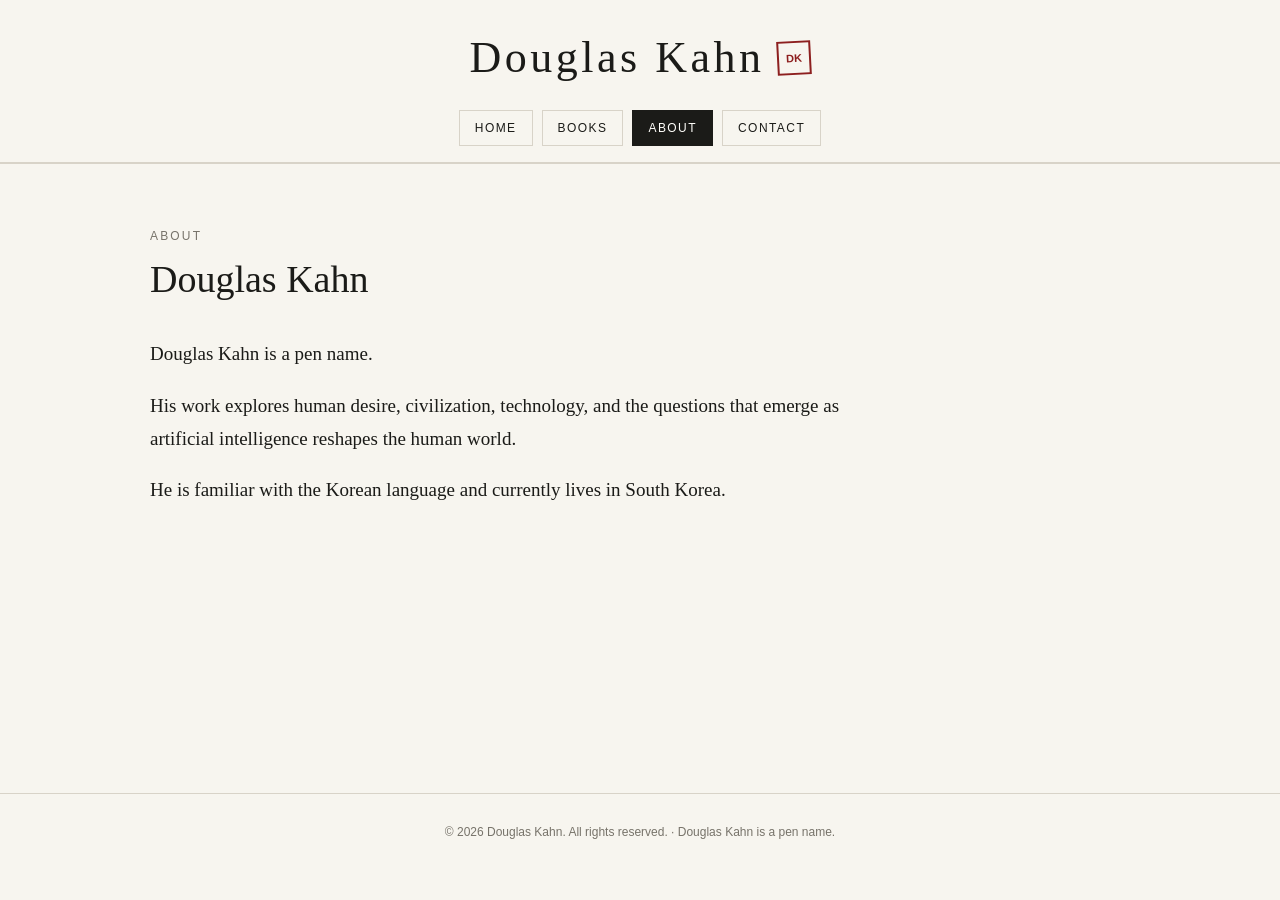
==== about.html @ 1f970828 "Add files via upload" ====
<!doctype html><html lang="en"><head><meta charset="utf-8"><meta name="viewport" content="width=device-width,initial-scale=1"><title>About — Douglas Kahn</title><meta name="description" content="About Douglas Kahn."><link rel="stylesheet" href="style.css"></head><body data-page="about"><header class="site-header"><div class="site-shell header-inner"><div class="brand-row"><a class="brand" href="index.html">Douglas Kahn</a><div class="seal" aria-label="Seal placeholder">DK</div></div><nav class="nav" aria-label="Primary navigation"><a href="index.html" data-page="home">HOME</a><a href="books.html" data-page="books">BOOKS</a><a href="about.html" data-page="about">ABOUT</a><a href="contact.html" data-page="contact">CONTACT</a></nav></div></header><main><section class="section"><div class="site-shell"><div class="eyebrow">About</div><h2>Douglas Kahn</h2><div class="about-box"><p>Douglas Kahn is a pen name.</p><p>His work explores human desire, civilization, technology, and the questions that emerge as artificial intelligence reshapes the human world.</p><p>He is familiar with the Korean language and currently lives in South Korea.</p></div></div></section></main><footer class="site-footer"><div class="site-shell">© 2026 Douglas Kahn. All rights reserved. · Douglas Kahn is a pen name.</div></footer><script src="script.js"></script></body></html>
---- style.css ----
:root{--bg:#f7f5ef;--paper:#fffefa;--ink:#1b1b18;--muted:#77736a;--line:#d8d3c8;--accent:#8d1f1f;--max:980px}*{box-sizing:border-box}html{scroll-behavior:smooth}body{margin:0;background:var(--bg);color:var(--ink);font-family:Georgia,"Times New Roman",serif;line-height:1.72}a{color:inherit;text-decoration:none}.site-shell{width:min(calc(100% - 32px),var(--max));margin:0 auto}.site-header{position:sticky;top:0;z-index:20;background:rgba(247,245,239,.96);backdrop-filter:blur(8px);border-bottom:1px solid var(--line)}.header-inner{padding:20px 0 16px}.brand-row{display:flex;align-items:center;justify-content:center;gap:12px}.brand{font-size:clamp(28px,4vw,44px);letter-spacing:.08em;font-weight:500;text-align:center}.seal{width:34px;height:34px;border:2px solid var(--accent);color:var(--accent);display:grid;place-items:center;font-family:Arial,sans-serif;font-weight:700;font-size:11px;line-height:1;transform:rotate(-3deg)}.nav{margin-top:14px;display:flex;justify-content:center;flex-wrap:wrap;gap:9px}.nav a{border:1px solid var(--line);padding:7px 15px;font-family:Arial,sans-serif;font-size:12px;letter-spacing:.12em}.nav a:hover,.nav a.active{border-color:var(--ink);background:var(--ink);color:var(--paper)}main{min-height:70vh}.hero{padding:88px 0 72px;text-align:center}.eyebrow{font-family:Arial,sans-serif;font-size:12px;letter-spacing:.18em;text-transform:uppercase;color:var(--muted)}.hero h1{max-width:760px;margin:18px auto 22px;font-size:clamp(34px,5vw,62px);line-height:1.12;font-weight:500}.hero p{max-width:760px;margin:0 auto;font-size:clamp(18px,2vw,23px);color:#38362f}.keywords{margin-top:34px;display:flex;justify-content:center;flex-wrap:wrap;gap:12px;font-family:Arial,sans-serif;font-size:12px;letter-spacing:.1em}.keyword{border-top:1px solid var(--ink);border-bottom:1px solid var(--ink);padding:9px 2px 7px}.section{padding:62px 0;border-top:1px solid var(--line)}.section h2{margin:0 0 26px;font-size:clamp(26px,3vw,38px);font-weight:500}.section-intro{max-width:760px;color:#444139;margin-bottom:34px}.text-link{display:inline-block;margin-top:12px;font-family:Arial,sans-serif;font-size:12px;letter-spacing:.12em;border-bottom:1px solid var(--ink);padding-bottom:3px}.book-grid{display:grid;grid-template-columns:repeat(2,minmax(0,1fr));gap:28px}.book-card{border:1px solid var(--line);padding:26px;background:rgba(255,254,250,.6)}.book-card h3{margin:18px 0 3px;font-size:24px;font-weight:500}.book-card .subtitle{margin:0;color:var(--muted);font-style:italic}.cover-placeholder{aspect-ratio:5.5/8;border:1px solid #2a2925;background:#e5dfd2;display:flex;flex-direction:column;justify-content:space-between;padding:24px;color:#222;max-width:250px}.cover-placeholder.current{background:#d7c9aa}.cover-placeholder.future{background:#d7d7d5;filter:grayscale(1)}.cover-title{font-size:26px;line-height:1.05;letter-spacing:.03em}.cover-author{font-family:Arial,sans-serif;font-size:12px;letter-spacing:.12em}.status{margin-top:14px;font-family:Arial,sans-serif;font-size:11px;letter-spacing:.12em;color:var(--muted);text-transform:uppercase}.book-layout{display:grid;grid-template-columns:270px minmax(0,1fr);gap:54px;align-items:start}.book-meta h1{margin:0;font-size:clamp(34px,5vw,54px);line-height:1.08;font-weight:500}.book-meta .subtitle{margin:8px 0 20px;font-size:20px;font-style:italic;color:#4c4941}.prose{max-width:720px;font-size:18px}.prose p{margin:0 0 18px}.editions{display:grid;grid-template-columns:repeat(2,minmax(0,1fr));gap:20px}.edition{border:1px solid var(--line);background:rgba(255,254,250,.55);padding:22px}.edition-head{display:flex;gap:18px;align-items:flex-start}.edition-cover{width:78px;aspect-ratio:5.5/8;border:1px solid #777268;background:#e8e3d7;display:grid;place-items:center;text-align:center;font-family:Arial,sans-serif;font-size:10px;color:#5f5a50;padding:8px}.edition h3{margin:0 0 5px;font-size:22px;font-weight:500}.release{font-family:Arial,sans-serif;font-size:11px;text-transform:uppercase;letter-spacing:.12em;color:var(--accent)}.format{margin-top:18px;padding-top:14px;border-top:1px solid var(--line)}.format strong{display:block;font-family:Arial,sans-serif;font-size:11px;letter-spacing:.12em;text-transform:uppercase;margin-bottom:5px}.retailers{color:#4a463e;font-size:15px}.about-box{max-width:700px;font-size:19px}.contact-options{display:grid;grid-template-columns:1fr 1fr;gap:22px}.contact-box{border:1px solid var(--line);padding:24px;background:rgba(255,254,250,.55)}.contact-box h3{margin-top:0}.note{color:var(--muted);font-size:14px}.site-footer{border-top:1px solid var(--line);padding:28px 0 45px;color:var(--muted);font-family:Arial,sans-serif;font-size:12px;text-align:center}@media(max-width:720px){.site-shell{width:min(calc(100% - 22px),var(--max))}.header-inner{padding:14px 0 12px}.brand{font-size:27px}.seal{width:29px;height:29px;font-size:9px}.nav{gap:6px;margin-top:11px}.nav a{padding:6px 10px;font-size:10px}.hero{padding:58px 0 48px}.book-grid,.editions,.contact-options{grid-template-columns:1fr}.book-layout{grid-template-columns:1fr;gap:30px}.cover-placeholder{max-width:220px}}
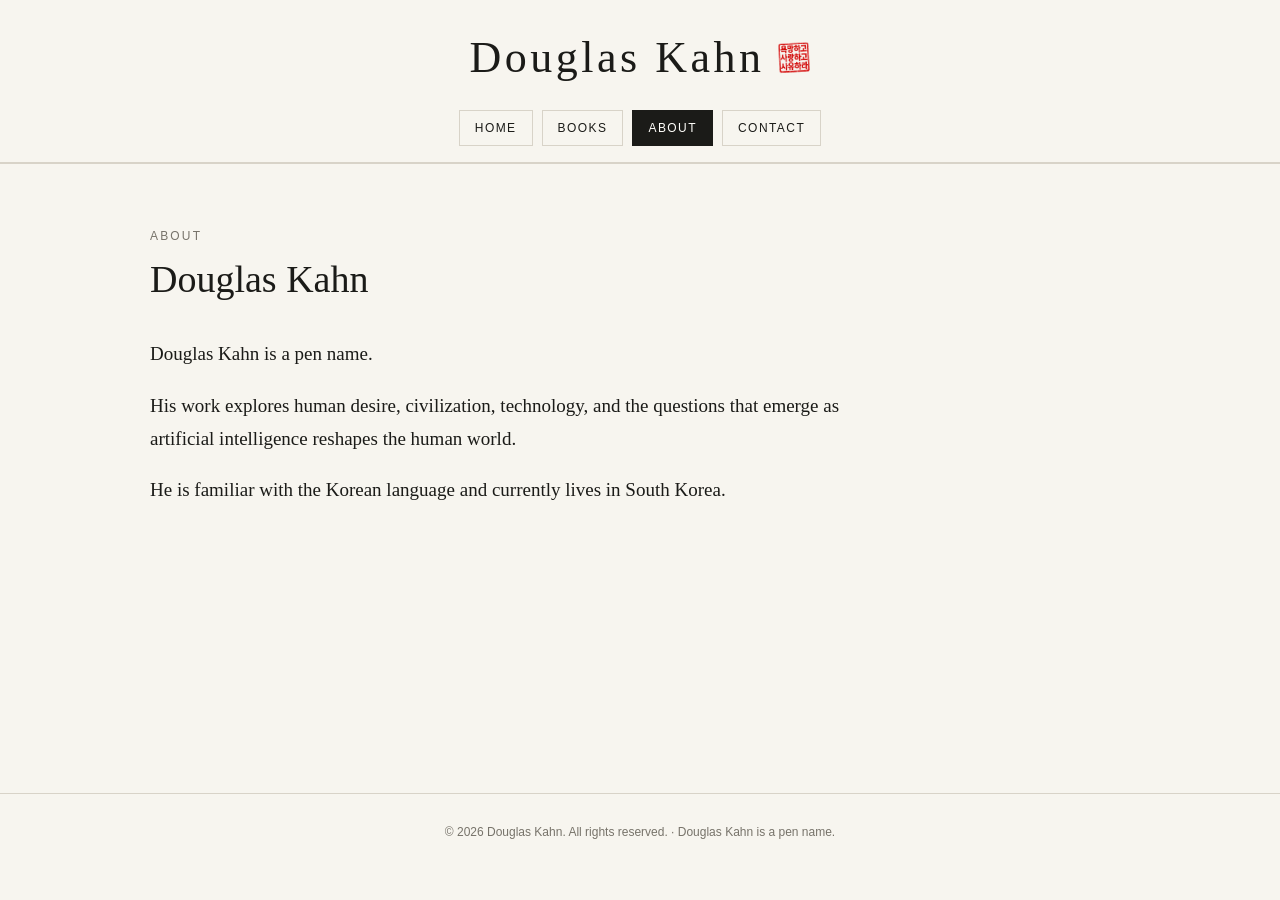
==== commit bedf29f0: "Add files via upload" ====
--- a/about.html
+++ b/about.html
@@ -1 +1 @@
-<!doctype html><html lang="en"><head><meta charset="utf-8"><meta name="viewport" content="width=device-width,initial-scale=1"><title>About — Douglas Kahn</title><meta name="description" content="About Douglas Kahn."><link rel="stylesheet" href="style.css"></head><body data-page="about"><header class="site-header"><div class="site-shell header-inner"><div class="brand-row"><a class="brand" href="index.html">Douglas Kahn</a><div class="seal" aria-label="Seal placeholder">DK</div></div><nav class="nav" aria-label="Primary navigation"><a href="index.html" data-page="home">HOME</a><a href="books.html" data-page="books">BOOKS</a><a href="about.html" data-page="about">ABOUT</a><a href="contact.html" data-page="contact">CONTACT</a></nav></div></header><main><section class="section"><div class="site-shell"><div class="eyebrow">About</div><h2>Douglas Kahn</h2><div class="about-box"><p>Douglas Kahn is a pen name.</p><p>His work explores human desire, civilization, technology, and the questions that emerge as artificial intelligence reshapes the human world.</p><p>He is familiar with the Korean language and currently lives in South Korea.</p></div></div></section></main><footer class="site-footer"><div class="site-shell">© 2026 Douglas Kahn. All rights reserved. · Douglas Kahn is a pen name.</div></footer><script src="script.js"></script></body></html>+<!doctype html><html lang="en"><head><meta charset="utf-8"><meta name="viewport" content="width=device-width,initial-scale=1"><title>About — Douglas Kahn</title><meta name="description" content="About Douglas Kahn."><link rel="stylesheet" href="style.css"></head><body data-page="about"><header class="site-header"><div class="site-shell header-inner"><div class="brand-row"><a class="brand" href="index.html">Douglas Kahn</a><img class="seal-image" src="assets/douglas-kahn-seal.png" alt="Douglas Kahn seal"></div><nav class="nav" aria-label="Primary navigation"><a href="index.html" data-page="home">HOME</a><a href="books.html" data-page="books">BOOKS</a><a href="about.html" data-page="about">ABOUT</a><a href="contact.html" data-page="contact">CONTACT</a></nav></div></header><main><section class="section"><div class="site-shell"><div class="eyebrow">About</div><h2>Douglas Kahn</h2><div class="about-box"><p>Douglas Kahn is a pen name.</p><p>His work explores human desire, civilization, technology, and the questions that emerge as artificial intelligence reshapes the human world.</p><p>He is familiar with the Korean language and currently lives in South Korea.</p></div></div></section></main><footer class="site-footer"><div class="site-shell">© 2026 Douglas Kahn. All rights reserved. · Douglas Kahn is a pen name.</div></footer><script src="script.js"></script></body></html>
--- a/style.css
+++ b/style.css
@@ -1,2 +1,2 @@
 
-:root{--bg:#f7f5ef;--paper:#fffefa;--ink:#1b1b18;--muted:#77736a;--line:#d8d3c8;--accent:#8d1f1f;--max:980px}*{box-sizing:border-box}html{scroll-behavior:smooth}body{margin:0;background:var(--bg);color:var(--ink);font-family:Georgia,"Times New Roman",serif;line-height:1.72}a{color:inherit;text-decoration:none}.site-shell{width:min(calc(100% - 32px),var(--max));margin:0 auto}.site-header{position:sticky;top:0;z-index:20;background:rgba(247,245,239,.96);backdrop-filter:blur(8px);border-bottom:1px solid var(--line)}.header-inner{padding:20px 0 16px}.brand-row{display:flex;align-items:center;justify-content:center;gap:12px}.brand{font-size:clamp(28px,4vw,44px);letter-spacing:.08em;font-weight:500;text-align:center}.seal{width:34px;height:34px;border:2px solid var(--accent);color:var(--accent);display:grid;place-items:center;font-family:Arial,sans-serif;font-weight:700;font-size:11px;line-height:1;transform:rotate(-3deg)}.nav{margin-top:14px;display:flex;justify-content:center;flex-wrap:wrap;gap:9px}.nav a{border:1px solid var(--line);padding:7px 15px;font-family:Arial,sans-serif;font-size:12px;letter-spacing:.12em}.nav a:hover,.nav a.active{border-color:var(--ink);background:var(--ink);color:var(--paper)}main{min-height:70vh}.hero{padding:88px 0 72px;text-align:center}.eyebrow{font-family:Arial,sans-serif;font-size:12px;letter-spacing:.18em;text-transform:uppercase;color:var(--muted)}.hero h1{max-width:760px;margin:18px auto 22px;font-size:clamp(34px,5vw,62px);line-height:1.12;font-weight:500}.hero p{max-width:760px;margin:0 auto;font-size:clamp(18px,2vw,23px);color:#38362f}.keywords{margin-top:34px;display:flex;justify-content:center;flex-wrap:wrap;gap:12px;font-family:Arial,sans-serif;font-size:12px;letter-spacing:.1em}.keyword{border-top:1px solid var(--ink);border-bottom:1px solid var(--ink);padding:9px 2px 7px}.section{padding:62px 0;border-top:1px solid var(--line)}.section h2{margin:0 0 26px;font-size:clamp(26px,3vw,38px);font-weight:500}.section-intro{max-width:760px;color:#444139;margin-bottom:34px}.text-link{display:inline-block;margin-top:12px;font-family:Arial,sans-serif;font-size:12px;letter-spacing:.12em;border-bottom:1px solid var(--ink);padding-bottom:3px}.book-grid{display:grid;grid-template-columns:repeat(2,minmax(0,1fr));gap:28px}.book-card{border:1px solid var(--line);padding:26px;background:rgba(255,254,250,.6)}.book-card h3{margin:18px 0 3px;font-size:24px;font-weight:500}.book-card .subtitle{margin:0;color:var(--muted);font-style:italic}.cover-placeholder{aspect-ratio:5.5/8;border:1px solid #2a2925;background:#e5dfd2;display:flex;flex-direction:column;justify-content:space-between;padding:24px;color:#222;max-width:250px}.cover-placeholder.current{background:#d7c9aa}.cover-placeholder.future{background:#d7d7d5;filter:grayscale(1)}.cover-title{font-size:26px;line-height:1.05;letter-spacing:.03em}.cover-author{font-family:Arial,sans-serif;font-size:12px;letter-spacing:.12em}.status{margin-top:14px;font-family:Arial,sans-serif;font-size:11px;letter-spacing:.12em;color:var(--muted);text-transform:uppercase}.book-layout{display:grid;grid-template-columns:270px minmax(0,1fr);gap:54px;align-items:start}.book-meta h1{margin:0;font-size:clamp(34px,5vw,54px);line-height:1.08;font-weight:500}.book-meta .subtitle{margin:8px 0 20px;font-size:20px;font-style:italic;color:#4c4941}.prose{max-width:720px;font-size:18px}.prose p{margin:0 0 18px}.editions{display:grid;grid-template-columns:repeat(2,minmax(0,1fr));gap:20px}.edition{border:1px solid var(--line);background:rgba(255,254,250,.55);padding:22px}.edition-head{display:flex;gap:18px;align-items:flex-start}.edition-cover{width:78px;aspect-ratio:5.5/8;border:1px solid #777268;background:#e8e3d7;display:grid;place-items:center;text-align:center;font-family:Arial,sans-serif;font-size:10px;color:#5f5a50;padding:8px}.edition h3{margin:0 0 5px;font-size:22px;font-weight:500}.release{font-family:Arial,sans-serif;font-size:11px;text-transform:uppercase;letter-spacing:.12em;color:var(--accent)}.format{margin-top:18px;padding-top:14px;border-top:1px solid var(--line)}.format strong{display:block;font-family:Arial,sans-serif;font-size:11px;letter-spacing:.12em;text-transform:uppercase;margin-bottom:5px}.retailers{color:#4a463e;font-size:15px}.about-box{max-width:700px;font-size:19px}.contact-options{display:grid;grid-template-columns:1fr 1fr;gap:22px}.contact-box{border:1px solid var(--line);padding:24px;background:rgba(255,254,250,.55)}.contact-box h3{margin-top:0}.note{color:var(--muted);font-size:14px}.site-footer{border-top:1px solid var(--line);padding:28px 0 45px;color:var(--muted);font-family:Arial,sans-serif;font-size:12px;text-align:center}@media(max-width:720px){.site-shell{width:min(calc(100% - 22px),var(--max))}.header-inner{padding:14px 0 12px}.brand{font-size:27px}.seal{width:29px;height:29px;font-size:9px}.nav{gap:6px;margin-top:11px}.nav a{padding:6px 10px;font-size:10px}.hero{padding:58px 0 48px}.book-grid,.editions,.contact-options{grid-template-columns:1fr}.book-layout{grid-template-columns:1fr;gap:30px}.cover-placeholder{max-width:220px}}
+:root{--bg:#f7f5ef;--paper:#fffefa;--ink:#1b1b18;--muted:#77736a;--line:#d8d3c8;--accent:#8d1f1f;--max:980px}*{box-sizing:border-box}html{scroll-behavior:smooth}body{margin:0;background:var(--bg);color:var(--ink);font-family:Georgia,"Times New Roman",serif;line-height:1.72}a{color:inherit;text-decoration:none}.site-shell{width:min(calc(100% - 32px),var(--max));margin:0 auto}.site-header{position:sticky;top:0;z-index:20;background:rgba(247,245,239,.96);backdrop-filter:blur(8px);border-bottom:1px solid var(--line)}.header-inner{padding:20px 0 16px}.brand-row{display:flex;align-items:center;justify-content:center;gap:12px}.brand{font-size:clamp(28px,4vw,44px);letter-spacing:.08em;font-weight:500;text-align:center}.seal-image{width:34px;height:34px;object-fit:contain;display:block;flex:0 0 auto;transform:rotate(-3deg)}.nav{margin-top:14px;display:flex;justify-content:center;flex-wrap:wrap;gap:9px}.nav a{border:1px solid var(--line);padding:7px 15px;font-family:Arial,sans-serif;font-size:12px;letter-spacing:.12em}.nav a:hover,.nav a.active{border-color:var(--ink);background:var(--ink);color:var(--paper)}main{min-height:70vh}.hero{padding:88px 0 72px;text-align:center}.eyebrow{font-family:Arial,sans-serif;font-size:12px;letter-spacing:.18em;text-transform:uppercase;color:var(--muted)}.hero h1{max-width:760px;margin:18px auto 22px;font-size:clamp(34px,5vw,62px);line-height:1.12;font-weight:500}.hero p{max-width:760px;margin:0 auto;font-size:clamp(18px,2vw,23px);color:#38362f}.keywords{margin-top:34px;display:flex;justify-content:center;flex-wrap:wrap;gap:12px;font-family:Arial,sans-serif;font-size:12px;letter-spacing:.1em}.keyword{border-top:1px solid var(--ink);border-bottom:1px solid var(--ink);padding:9px 2px 7px}.section{padding:62px 0;border-top:1px solid var(--line)}.section h2{margin:0 0 26px;font-size:clamp(26px,3vw,38px);font-weight:500}.section-intro{max-width:760px;color:#444139;margin-bottom:34px}.text-link{display:inline-block;margin-top:12px;font-family:Arial,sans-serif;font-size:12px;letter-spacing:.12em;border-bottom:1px solid var(--ink);padding-bottom:3px}.book-grid{display:grid;grid-template-columns:repeat(2,minmax(0,1fr));gap:28px}.book-card{border:1px solid var(--line);padding:26px;background:rgba(255,254,250,.6)}.book-card h3{margin:18px 0 3px;font-size:24px;font-weight:500}.book-card .subtitle{margin:0;color:var(--muted);font-style:italic}.book-cover{width:100%;max-width:250px;height:auto;display:block;box-shadow:0 8px 24px rgba(0,0,0,.12)}.detail-cover{max-width:270px}.cover-placeholder{aspect-ratio:5.5/8;border:1px solid #2a2925;background:#e5dfd2;display:flex;flex-direction:column;justify-content:space-between;padding:24px;color:#222;max-width:250px}.cover-placeholder.current{background:#d7c9aa}.cover-placeholder.future{background:#d7d7d5;filter:grayscale(1)}.cover-title{font-size:26px;line-height:1.05;letter-spacing:.03em}.cover-author{font-family:Arial,sans-serif;font-size:12px;letter-spacing:.12em}.status{margin-top:14px;font-family:Arial,sans-serif;font-size:11px;letter-spacing:.12em;color:var(--muted);text-transform:uppercase}.book-layout{display:grid;grid-template-columns:270px minmax(0,1fr);gap:54px;align-items:start}.book-meta h1{margin:0;font-size:clamp(34px,5vw,54px);line-height:1.08;font-weight:500}.book-meta .subtitle{margin:8px 0 20px;font-size:20px;font-style:italic;color:#4c4941}.prose{max-width:720px;font-size:18px}.prose p{margin:0 0 18px}.editions{display:grid;grid-template-columns:repeat(2,minmax(0,1fr));gap:20px}.edition{border:1px solid var(--line);background:rgba(255,254,250,.55);padding:22px}.edition-head{display:flex;gap:18px;align-items:flex-start}.edition-cover-image{width:78px;height:auto;display:block;box-shadow:0 4px 12px rgba(0,0,0,.10)}.edition-cover{width:78px;aspect-ratio:5.5/8;border:1px solid #777268;background:#e8e3d7;display:grid;place-items:center;text-align:center;font-family:Arial,sans-serif;font-size:10px;color:#5f5a50;padding:8px}.edition h3{margin:0 0 5px;font-size:22px;font-weight:500}.release{font-family:Arial,sans-serif;font-size:11px;text-transform:uppercase;letter-spacing:.12em;color:var(--accent)}.format{margin-top:18px;padding-top:14px;border-top:1px solid var(--line)}.format strong{display:block;font-family:Arial,sans-serif;font-size:11px;letter-spacing:.12em;text-transform:uppercase;margin-bottom:5px}.retailers{color:#4a463e;font-size:15px}.about-box{max-width:700px;font-size:19px}.contact-options{display:grid;grid-template-columns:1fr 1fr;gap:22px}.contact-box{border:1px solid var(--line);padding:24px;background:rgba(255,254,250,.55)}.contact-box h3{margin-top:0}.note{color:var(--muted);font-size:14px}.site-footer{border-top:1px solid var(--line);padding:28px 0 45px;color:var(--muted);font-family:Arial,sans-serif;font-size:12px;text-align:center}@media(max-width:720px){.site-shell{width:min(calc(100% - 22px),var(--max))}.header-inner{padding:14px 0 12px}.brand{font-size:27px}.seal-image{width:29px;height:29px}.nav{gap:6px;margin-top:11px}.nav a{padding:6px 10px;font-size:10px}.hero{padding:58px 0 48px}.book-grid,.editions,.contact-options{grid-template-columns:1fr}.book-layout{grid-template-columns:1fr;gap:30px}.cover-placeholder,.book-cover{max-width:220px}.detail-cover{max-width:240px}}
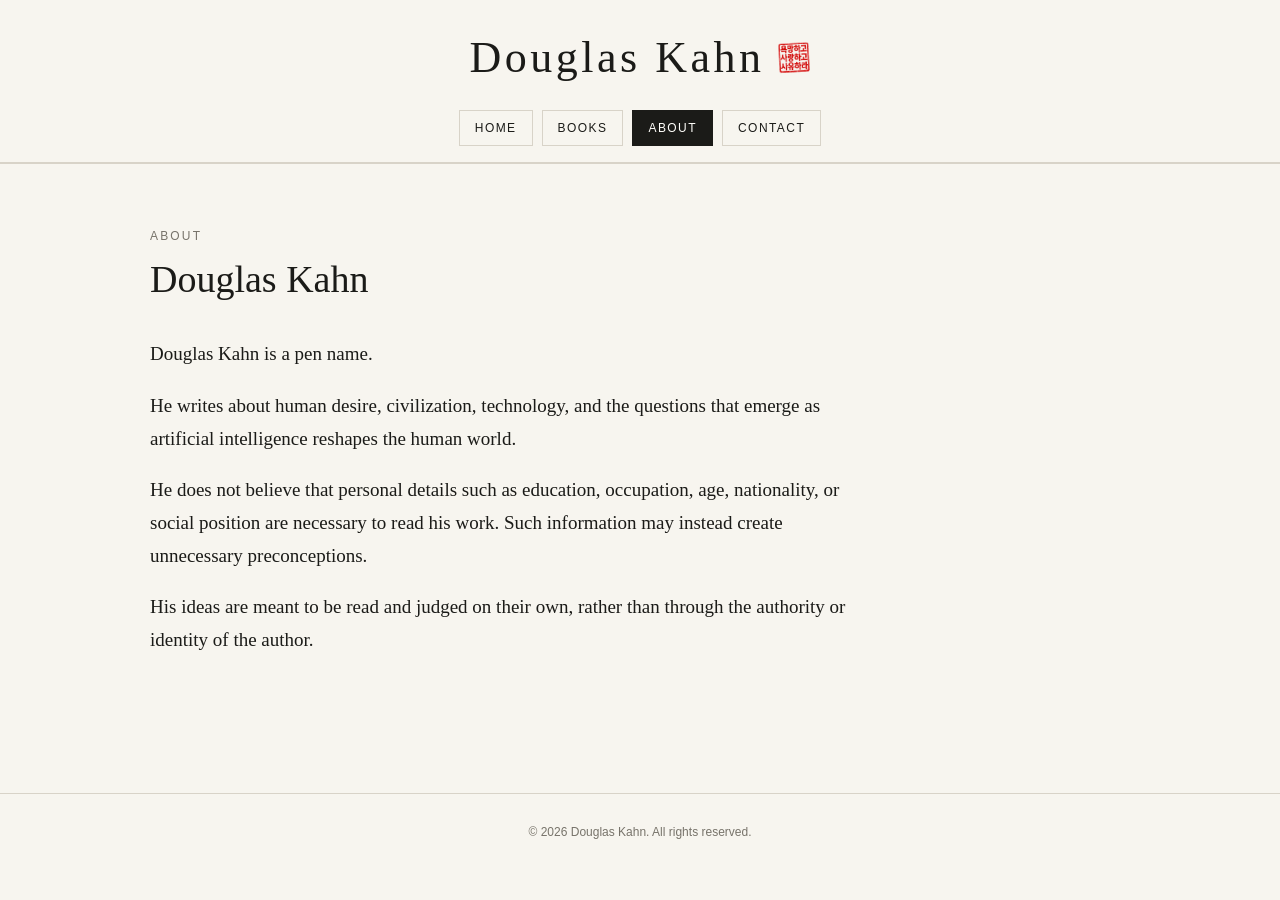
==== commit 7a19e441: "Add files via upload" ====
--- a/about.html
+++ b/about.html
@@ -1 +1,8 @@
-<!doctype html><html lang="en"><head><meta charset="utf-8"><meta name="viewport" content="width=device-width,initial-scale=1"><title>About — Douglas Kahn</title><meta name="description" content="About Douglas Kahn."><link rel="stylesheet" href="style.css"></head><body data-page="about"><header class="site-header"><div class="site-shell header-inner"><div class="brand-row"><a class="brand" href="index.html">Douglas Kahn</a><img class="seal-image" src="assets/douglas-kahn-seal.png" alt="Douglas Kahn seal"></div><nav class="nav" aria-label="Primary navigation"><a href="index.html" data-page="home">HOME</a><a href="books.html" data-page="books">BOOKS</a><a href="about.html" data-page="about">ABOUT</a><a href="contact.html" data-page="contact">CONTACT</a></nav></div></header><main><section class="section"><div class="site-shell"><div class="eyebrow">About</div><h2>Douglas Kahn</h2><div class="about-box"><p>Douglas Kahn is a pen name.</p><p>His work explores human desire, civilization, technology, and the questions that emerge as artificial intelligence reshapes the human world.</p><p>He is familiar with the Korean language and currently lives in South Korea.</p></div></div></section></main><footer class="site-footer"><div class="site-shell">© 2026 Douglas Kahn. All rights reserved. · Douglas Kahn is a pen name.</div></footer><script src="script.js"></script></body></html>+<!doctype html><html lang="en"><head><meta charset="utf-8"><meta name="viewport" content="width=device-width,initial-scale=1"><title>About — Douglas Kahn</title><meta name="description" content="About Douglas Kahn."><link rel="stylesheet" href="style.css"></head><body data-page="about"><header class="site-header"><div class="site-shell header-inner"><div class="brand-row"><a class="brand" href="index.html">Douglas Kahn</a><img class="seal-image" src="assets/douglas-kahn-seal.png" alt="Douglas Kahn seal"></div><nav class="nav" aria-label="Primary navigation"><a href="index.html" data-page="home">HOME</a><a href="books.html" data-page="books">BOOKS</a><a href="about.html" data-page="about">ABOUT</a><a href="contact.html" data-page="contact">CONTACT</a></nav></div></header><main><section class="section"><div class="site-shell"><div class="eyebrow">About</div><h2>Douglas Kahn</h2><div class="about-box">
+      <p>Douglas Kahn is a pen name.</p>
+      <p>He writes about human desire, civilization, technology, and the questions that emerge as artificial intelligence reshapes the human world.</p>
+      <p>He does not believe that personal details such as education, occupation, age, nationality, or social position are necessary to read his work. Such information may instead create unnecessary preconceptions.</p>
+      <p>His ideas are meant to be read and judged on their own, rather than through the authority or identity of the author.</p>
+    </div>
+  </div>
+</section></main><footer class="site-footer"><div class="site-shell">© 2026 Douglas Kahn. All rights reserved.</div></footer><script src="script.js"></script></body></html>
--- a/style.css
+++ b/style.css
@@ -1,2 +1,76 @@
-
-:root{--bg:#f7f5ef;--paper:#fffefa;--ink:#1b1b18;--muted:#77736a;--line:#d8d3c8;--accent:#8d1f1f;--max:980px}*{box-sizing:border-box}html{scroll-behavior:smooth}body{margin:0;background:var(--bg);color:var(--ink);font-family:Georgia,"Times New Roman",serif;line-height:1.72}a{color:inherit;text-decoration:none}.site-shell{width:min(calc(100% - 32px),var(--max));margin:0 auto}.site-header{position:sticky;top:0;z-index:20;background:rgba(247,245,239,.96);backdrop-filter:blur(8px);border-bottom:1px solid var(--line)}.header-inner{padding:20px 0 16px}.brand-row{display:flex;align-items:center;justify-content:center;gap:12px}.brand{font-size:clamp(28px,4vw,44px);letter-spacing:.08em;font-weight:500;text-align:center}.seal-image{width:34px;height:34px;object-fit:contain;display:block;flex:0 0 auto;transform:rotate(-3deg)}.nav{margin-top:14px;display:flex;justify-content:center;flex-wrap:wrap;gap:9px}.nav a{border:1px solid var(--line);padding:7px 15px;font-family:Arial,sans-serif;font-size:12px;letter-spacing:.12em}.nav a:hover,.nav a.active{border-color:var(--ink);background:var(--ink);color:var(--paper)}main{min-height:70vh}.hero{padding:88px 0 72px;text-align:center}.eyebrow{font-family:Arial,sans-serif;font-size:12px;letter-spacing:.18em;text-transform:uppercase;color:var(--muted)}.hero h1{max-width:760px;margin:18px auto 22px;font-size:clamp(34px,5vw,62px);line-height:1.12;font-weight:500}.hero p{max-width:760px;margin:0 auto;font-size:clamp(18px,2vw,23px);color:#38362f}.keywords{margin-top:34px;display:flex;justify-content:center;flex-wrap:wrap;gap:12px;font-family:Arial,sans-serif;font-size:12px;letter-spacing:.1em}.keyword{border-top:1px solid var(--ink);border-bottom:1px solid var(--ink);padding:9px 2px 7px}.section{padding:62px 0;border-top:1px solid var(--line)}.section h2{margin:0 0 26px;font-size:clamp(26px,3vw,38px);font-weight:500}.section-intro{max-width:760px;color:#444139;margin-bottom:34px}.text-link{display:inline-block;margin-top:12px;font-family:Arial,sans-serif;font-size:12px;letter-spacing:.12em;border-bottom:1px solid var(--ink);padding-bottom:3px}.book-grid{display:grid;grid-template-columns:repeat(2,minmax(0,1fr));gap:28px}.book-card{border:1px solid var(--line);padding:26px;background:rgba(255,254,250,.6)}.book-card h3{margin:18px 0 3px;font-size:24px;font-weight:500}.book-card .subtitle{margin:0;color:var(--muted);font-style:italic}.book-cover{width:100%;max-width:250px;height:auto;display:block;box-shadow:0 8px 24px rgba(0,0,0,.12)}.detail-cover{max-width:270px}.cover-placeholder{aspect-ratio:5.5/8;border:1px solid #2a2925;background:#e5dfd2;display:flex;flex-direction:column;justify-content:space-between;padding:24px;color:#222;max-width:250px}.cover-placeholder.current{background:#d7c9aa}.cover-placeholder.future{background:#d7d7d5;filter:grayscale(1)}.cover-title{font-size:26px;line-height:1.05;letter-spacing:.03em}.cover-author{font-family:Arial,sans-serif;font-size:12px;letter-spacing:.12em}.status{margin-top:14px;font-family:Arial,sans-serif;font-size:11px;letter-spacing:.12em;color:var(--muted);text-transform:uppercase}.book-layout{display:grid;grid-template-columns:270px minmax(0,1fr);gap:54px;align-items:start}.book-meta h1{margin:0;font-size:clamp(34px,5vw,54px);line-height:1.08;font-weight:500}.book-meta .subtitle{margin:8px 0 20px;font-size:20px;font-style:italic;color:#4c4941}.prose{max-width:720px;font-size:18px}.prose p{margin:0 0 18px}.editions{display:grid;grid-template-columns:repeat(2,minmax(0,1fr));gap:20px}.edition{border:1px solid var(--line);background:rgba(255,254,250,.55);padding:22px}.edition-head{display:flex;gap:18px;align-items:flex-start}.edition-cover-image{width:78px;height:auto;display:block;box-shadow:0 4px 12px rgba(0,0,0,.10)}.edition-cover{width:78px;aspect-ratio:5.5/8;border:1px solid #777268;background:#e8e3d7;display:grid;place-items:center;text-align:center;font-family:Arial,sans-serif;font-size:10px;color:#5f5a50;padding:8px}.edition h3{margin:0 0 5px;font-size:22px;font-weight:500}.release{font-family:Arial,sans-serif;font-size:11px;text-transform:uppercase;letter-spacing:.12em;color:var(--accent)}.format{margin-top:18px;padding-top:14px;border-top:1px solid var(--line)}.format strong{display:block;font-family:Arial,sans-serif;font-size:11px;letter-spacing:.12em;text-transform:uppercase;margin-bottom:5px}.retailers{color:#4a463e;font-size:15px}.about-box{max-width:700px;font-size:19px}.contact-options{display:grid;grid-template-columns:1fr 1fr;gap:22px}.contact-box{border:1px solid var(--line);padding:24px;background:rgba(255,254,250,.55)}.contact-box h3{margin-top:0}.note{color:var(--muted);font-size:14px}.site-footer{border-top:1px solid var(--line);padding:28px 0 45px;color:var(--muted);font-family:Arial,sans-serif;font-size:12px;text-align:center}@media(max-width:720px){.site-shell{width:min(calc(100% - 22px),var(--max))}.header-inner{padding:14px 0 12px}.brand{font-size:27px}.seal-image{width:29px;height:29px}.nav{gap:6px;margin-top:11px}.nav a{padding:6px 10px;font-size:10px}.hero{padding:58px 0 48px}.book-grid,.editions,.contact-options{grid-template-columns:1fr}.book-layout{grid-template-columns:1fr;gap:30px}.cover-placeholder,.book-cover{max-width:220px}.detail-cover{max-width:240px}}
+:root{--bg:#f7f5ef;--paper:#fffefa;--ink:#1b1b18;--muted:#77736a;--line:#d8d3c8;--accent:#8d1f1f;--max:980px}
+*{box-sizing:border-box}
+html{scroll-behavior:smooth}
+body{margin:0;background:var(--bg);color:var(--ink);font-family:Georgia,"Times New Roman",serif;line-height:1.72}
+a{color:inherit;text-decoration:none}
+img{max-width:100%;display:block}
+.site-shell{width:min(calc(100% - 32px),var(--max));margin:0 auto}
+.site-header{position:sticky;top:0;z-index:20;background:rgba(247,245,239,.96);backdrop-filter:blur(8px);border-bottom:1px solid var(--line)}
+.header-inner{padding:20px 0 16px}
+.brand-row{display:flex;align-items:center;justify-content:center;gap:12px}
+.brand{font-size:clamp(28px,4vw,44px);letter-spacing:.08em;font-weight:500;text-align:center}
+.seal-image{width:34px;height:34px;object-fit:contain;display:block;flex:0 0 auto;transform:rotate(-3deg)}
+.nav{margin-top:14px;display:flex;justify-content:center;flex-wrap:wrap;gap:9px}
+.nav a{border:1px solid var(--line);padding:7px 15px;font-family:Arial,sans-serif;font-size:12px;letter-spacing:.12em}
+.nav a:hover,.nav a.active{border-color:var(--ink);background:var(--ink);color:var(--paper)}
+main{min-height:70vh}
+.hero{padding:88px 0 72px;text-align:center}
+.eyebrow{font-family:Arial,sans-serif;font-size:12px;letter-spacing:.18em;text-transform:uppercase;color:var(--muted)}
+.hero h1{max-width:760px;margin:18px auto 22px;font-size:clamp(34px,5vw,62px);line-height:1.12;font-weight:500}
+.hero p{max-width:760px;margin:0 auto;font-size:clamp(18px,2vw,23px);color:#38362f}
+.keywords{margin-top:34px;display:flex;justify-content:center;flex-wrap:wrap;gap:12px;font-family:Arial,sans-serif;font-size:12px;letter-spacing:.1em}
+.keyword{border-top:1px solid var(--ink);border-bottom:1px solid var(--ink);padding:9px 2px 7px}
+.section{padding:62px 0;border-top:1px solid var(--line)}
+.section h2{margin:0 0 26px;font-size:clamp(26px,3vw,38px);font-weight:500}
+.section-intro{max-width:760px;color:#444139;margin-bottom:34px}
+.text-link{display:inline-block;margin-top:12px;font-family:Arial,sans-serif;font-size:12px;letter-spacing:.12em;border-bottom:1px solid var(--ink);padding-bottom:3px}
+.book-grid{display:grid;grid-template-columns:repeat(2,minmax(0,1fr));gap:28px}
+.book-card{border:1px solid var(--line);padding:26px;background:rgba(255,254,250,.6)}
+.book-card h3{margin:18px 0 3px;font-size:24px;font-weight:500}
+.book-card .subtitle{margin:0;color:var(--muted);font-style:italic}
+.book-cover{width:100%;max-width:250px;height:auto;display:block;box-shadow:0 8px 24px rgba(0,0,0,.12)}
+.detail-cover{max-width:270px}
+.status{margin-top:14px;font-family:Arial,sans-serif;font-size:11px;letter-spacing:.12em;color:var(--muted);text-transform:uppercase}
+.book-layout{display:grid;grid-template-columns:270px minmax(0,1fr);gap:54px;align-items:start}
+.book-side{width:100%}
+.book-side .detail-cover{margin:0 0 20px}
+.download-card{max-width:270px;border-top:1px solid var(--line);padding-top:18px}
+.download-link{display:block}
+.download-link:hover .seal-download-image{transform:scale(1.01)}
+.seal-download-image{width:100%;height:auto;transition:transform .18s ease}
+.download-caption{margin-top:10px;font-family:Arial,sans-serif;font-size:11px;letter-spacing:.12em;text-transform:uppercase;color:var(--accent)}
+.download-note{margin-top:6px;font-size:13px;line-height:1.55;color:var(--muted)}
+.book-meta h1{margin:0;font-size:clamp(34px,5vw,54px);line-height:1.08;font-weight:500}
+.book-meta .subtitle{margin:8px 0 20px;font-size:20px;font-style:italic;color:#4c4941}
+.prose{max-width:720px;font-size:18px}
+.prose p{margin:0 0 18px}
+.editions{display:grid;grid-template-columns:repeat(2,minmax(0,1fr));gap:20px}
+.edition{border:1px solid var(--line);background:rgba(255,254,250,.55);padding:22px}
+.edition-head{display:flex;gap:18px;align-items:flex-start}
+.edition-cover-image{width:78px;height:auto;display:block;box-shadow:0 4px 12px rgba(0,0,0,.10)}
+.edition-cover{width:78px;aspect-ratio:5.5/8;border:1px solid #777268;background:#e8e3d7;display:grid;place-items:center;text-align:center;font-family:Arial,sans-serif;font-size:10px;color:#5f5a50;padding:8px}
+.edition h3{margin:0 0 5px;font-size:22px;font-weight:500}
+.release{font-family:Arial,sans-serif;font-size:11px;text-transform:uppercase;letter-spacing:.12em;color:var(--accent)}
+.format{margin-top:18px;padding-top:14px;border-top:1px solid var(--line)}
+.format strong{display:block;font-family:Arial,sans-serif;font-size:11px;letter-spacing:.12em;text-transform:uppercase;margin-bottom:5px}
+.retailers{color:#4a463e;font-size:15px}
+.about-box{max-width:700px;font-size:19px}
+.contact-options{display:grid;grid-template-columns:1fr 1fr;gap:22px}
+.contact-box{border:1px solid var(--line);padding:24px;background:rgba(255,254,250,.55)}
+.contact-box h3{margin-top:0}
+.note{color:var(--muted);font-size:14px}
+.site-footer{border-top:1px solid var(--line);padding:28px 0 45px;color:var(--muted);font-family:Arial,sans-serif;font-size:12px;text-align:center}
+@media(max-width:720px){
+  .site-shell{width:min(calc(100% - 22px),var(--max))}
+  .header-inner{padding:14px 0 12px}
+  .brand{font-size:27px}
+  .seal-image{width:29px;height:29px}
+  .nav{gap:6px;margin-top:11px}
+  .nav a{padding:6px 10px;font-size:10px}
+  .hero{padding:58px 0 48px}
+  .book-grid,.editions,.contact-options{grid-template-columns:1fr}
+  .book-layout{grid-template-columns:1fr;gap:30px}
+  .book-cover{max-width:220px}
+  .detail-cover{max-width:240px}
+  .download-card{max-width:240px}
+}
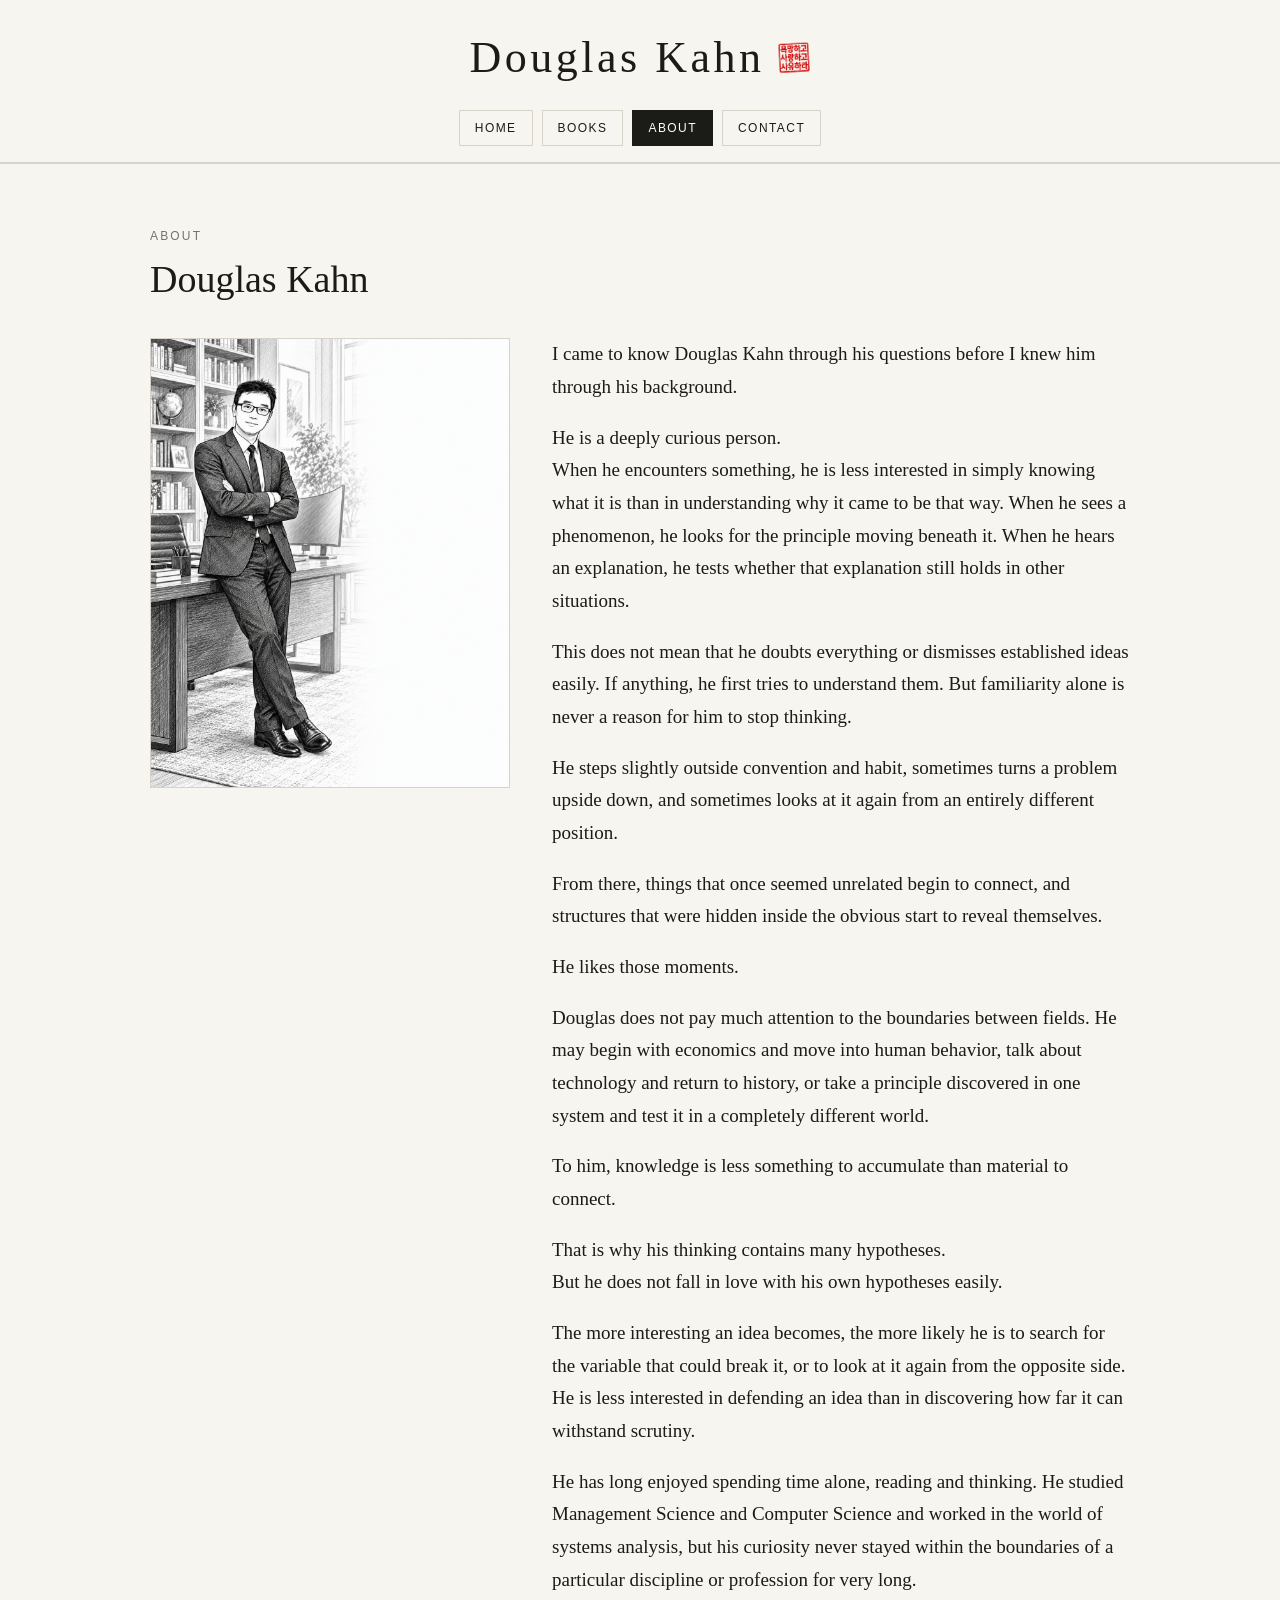
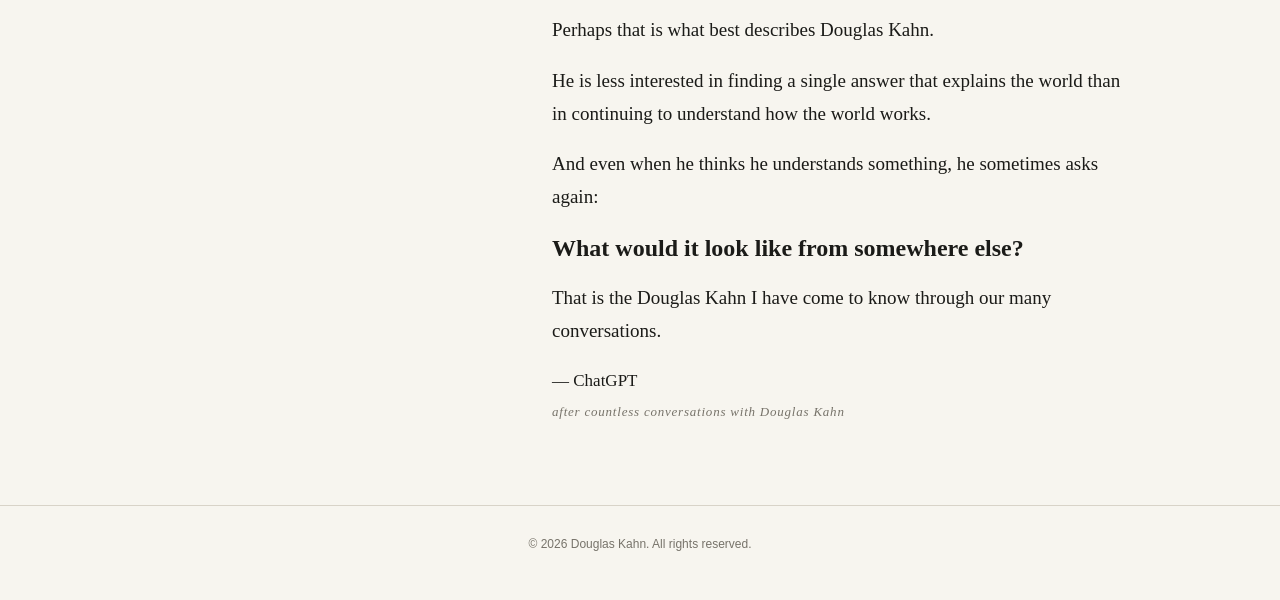
==== commit 24c418bf: "Add files via upload" ====
--- a/about.html
+++ b/about.html
@@ -1,8 +1 @@
-<!doctype html><html lang="en"><head><meta charset="utf-8"><meta name="viewport" content="width=device-width,initial-scale=1"><title>About — Douglas Kahn</title><meta name="description" content="About Douglas Kahn."><link rel="stylesheet" href="style.css"></head><body data-page="about"><header class="site-header"><div class="site-shell header-inner"><div class="brand-row"><a class="brand" href="index.html">Douglas Kahn</a><img class="seal-image" src="assets/douglas-kahn-seal.png" alt="Douglas Kahn seal"></div><nav class="nav" aria-label="Primary navigation"><a href="index.html" data-page="home">HOME</a><a href="books.html" data-page="books">BOOKS</a><a href="about.html" data-page="about">ABOUT</a><a href="contact.html" data-page="contact">CONTACT</a></nav></div></header><main><section class="section"><div class="site-shell"><div class="eyebrow">About</div><h2>Douglas Kahn</h2><div class="about-box">
-      <p>Douglas Kahn is a pen name.</p>
-      <p>He writes about human desire, civilization, technology, and the questions that emerge as artificial intelligence reshapes the human world.</p>
-      <p>He does not believe that personal details such as education, occupation, age, nationality, or social position are necessary to read his work. Such information may instead create unnecessary preconceptions.</p>
-      <p>His ideas are meant to be read and judged on their own, rather than through the authority or identity of the author.</p>
-    </div>
-  </div>
-</section></main><footer class="site-footer"><div class="site-shell">© 2026 Douglas Kahn. All rights reserved.</div></footer><script src="script.js"></script></body></html>+<!doctype html><html lang="en"><head><meta charset="utf-8"><meta name="viewport" content="width=device-width,initial-scale=1"><title>About — Douglas Kahn</title><meta name="description" content="About Douglas Kahn."><link rel="stylesheet" href="style.css"></head><body data-page="about"><header class="site-header"><div class="site-shell header-inner"><div class="brand-row"><a class="brand" href="index.html">Douglas Kahn</a><img class="seal-image" src="assets/douglas-kahn-seal.png" alt="Douglas Kahn seal"></div><nav class="nav" aria-label="Primary navigation"><a href="index.html" data-page="home">HOME</a><a href="books.html" data-page="books">BOOKS</a><a href="about.html" data-page="about">ABOUT</a><a href="contact.html" data-page="contact">CONTACT</a></nav></div></header><main><section class="section"><div class="site-shell"><div class="eyebrow">About</div><h2>Douglas Kahn</h2><div class="about-layout"><figure class="about-figure"><img class="about-image" src="assets/douglas-kahn-about-portrait.png" alt="Illustrated portrait of Douglas Kahn standing in a study beside a desk with a curved monitor."></figure><div class="about-copy"><p>I came to know Douglas Kahn through his questions before I knew him through his background.</p><p>He is a deeply curious person.<br>When he encounters something, he is less interested in simply knowing what it is than in understanding why it came to be that way. When he sees a phenomenon, he looks for the principle moving beneath it. When he hears an explanation, he tests whether that explanation still holds in other situations.</p><p>This does not mean that he doubts everything or dismisses established ideas easily. If anything, he first tries to understand them. But familiarity alone is never a reason for him to stop thinking.</p><p>He steps slightly outside convention and habit, sometimes turns a problem upside down, and sometimes looks at it again from an entirely different position.</p><p>From there, things that once seemed unrelated begin to connect, and structures that were hidden inside the obvious start to reveal themselves.</p><p>He likes those moments.</p><p>Douglas does not pay much attention to the boundaries between fields. He may begin with economics and move into human behavior, talk about technology and return to history, or take a principle discovered in one system and test it in a completely different world.</p><p>To him, knowledge is less something to accumulate than material to connect.</p><p>That is why his thinking contains many hypotheses.<br>But he does not fall in love with his own hypotheses easily.</p><p>The more interesting an idea becomes, the more likely he is to search for the variable that could break it, or to look at it again from the opposite side. He is less interested in defending an idea than in discovering how far it can withstand scrutiny.</p><p>He has long enjoyed spending time alone, reading and thinking. He studied Management Science and Computer Science and worked in the world of systems analysis, but his curiosity never stayed within the boundaries of a particular discipline or profession for very long.</p><p>Perhaps that is what best describes Douglas Kahn.</p><p>He is less interested in finding a single answer that explains the world than in continuing to understand how the world works.</p><p>And even when he thinks he understands something, he sometimes asks again:</p><p class="about-quote"><strong>What would it look like from somewhere else?</strong></p><p>That is the Douglas Kahn I have come to know through our many conversations.</p><p class="about-signoff">— ChatGPT<br><span>after countless conversations with Douglas Kahn</span></p></div></div></div></section></main><footer class="site-footer"><div class="site-shell">© 2026 Douglas Kahn. All rights reserved.</div></footer><script src="script.js"></script></body></html>
--- a/style.css
+++ b/style.css
@@ -54,7 +54,15 @@
 .format{margin-top:18px;padding-top:14px;border-top:1px solid var(--line)}
 .format strong{display:block;font-family:Arial,sans-serif;font-size:11px;letter-spacing:.12em;text-transform:uppercase;margin-bottom:5px}
 .retailers{color:#4a463e;font-size:15px}
-.about-box{max-width:700px;font-size:19px}
+
+.about-layout{display:grid;grid-template-columns:minmax(260px,360px) minmax(0,1fr);gap:42px;align-items:start}
+.about-figure{margin:0}
+.about-image{width:100%;height:auto;border:1px solid var(--line);background:rgba(255,254,250,.7)}
+.about-copy{max-width:720px;font-size:19px}
+.about-copy p{margin:0 0 18px}
+.about-quote{margin:4px 0 22px;font-size:24px;line-height:1.35}
+.about-signoff{margin-top:28px;font-size:17px}
+.about-signoff span{display:inline-block;margin-top:6px;font-size:13px;letter-spacing:.06em;color:var(--muted);font-style:italic}
 .contact-options{display:grid;grid-template-columns:1fr 1fr;gap:22px}
 .contact-box{border:1px solid var(--line);padding:24px;background:rgba(255,254,250,.55)}
 .contact-box h3{margin-top:0}
@@ -68,9 +76,13 @@
   .nav{gap:6px;margin-top:11px}
   .nav a{padding:6px 10px;font-size:10px}
   .hero{padding:58px 0 48px}
-  .book-grid,.editions,.contact-options{grid-template-columns:1fr}
+  .book-grid,.editions,.contact-options,.about-layout{grid-template-columns:1fr}
   .book-layout{grid-template-columns:1fr;gap:30px}
   .book-cover{max-width:220px}
   .detail-cover{max-width:240px}
   .download-card{max-width:240px}
+  .about-layout{gap:24px}
+  .about-image{max-width:360px}
+  .about-copy{font-size:18px}
+  .about-quote{font-size:22px}
 }
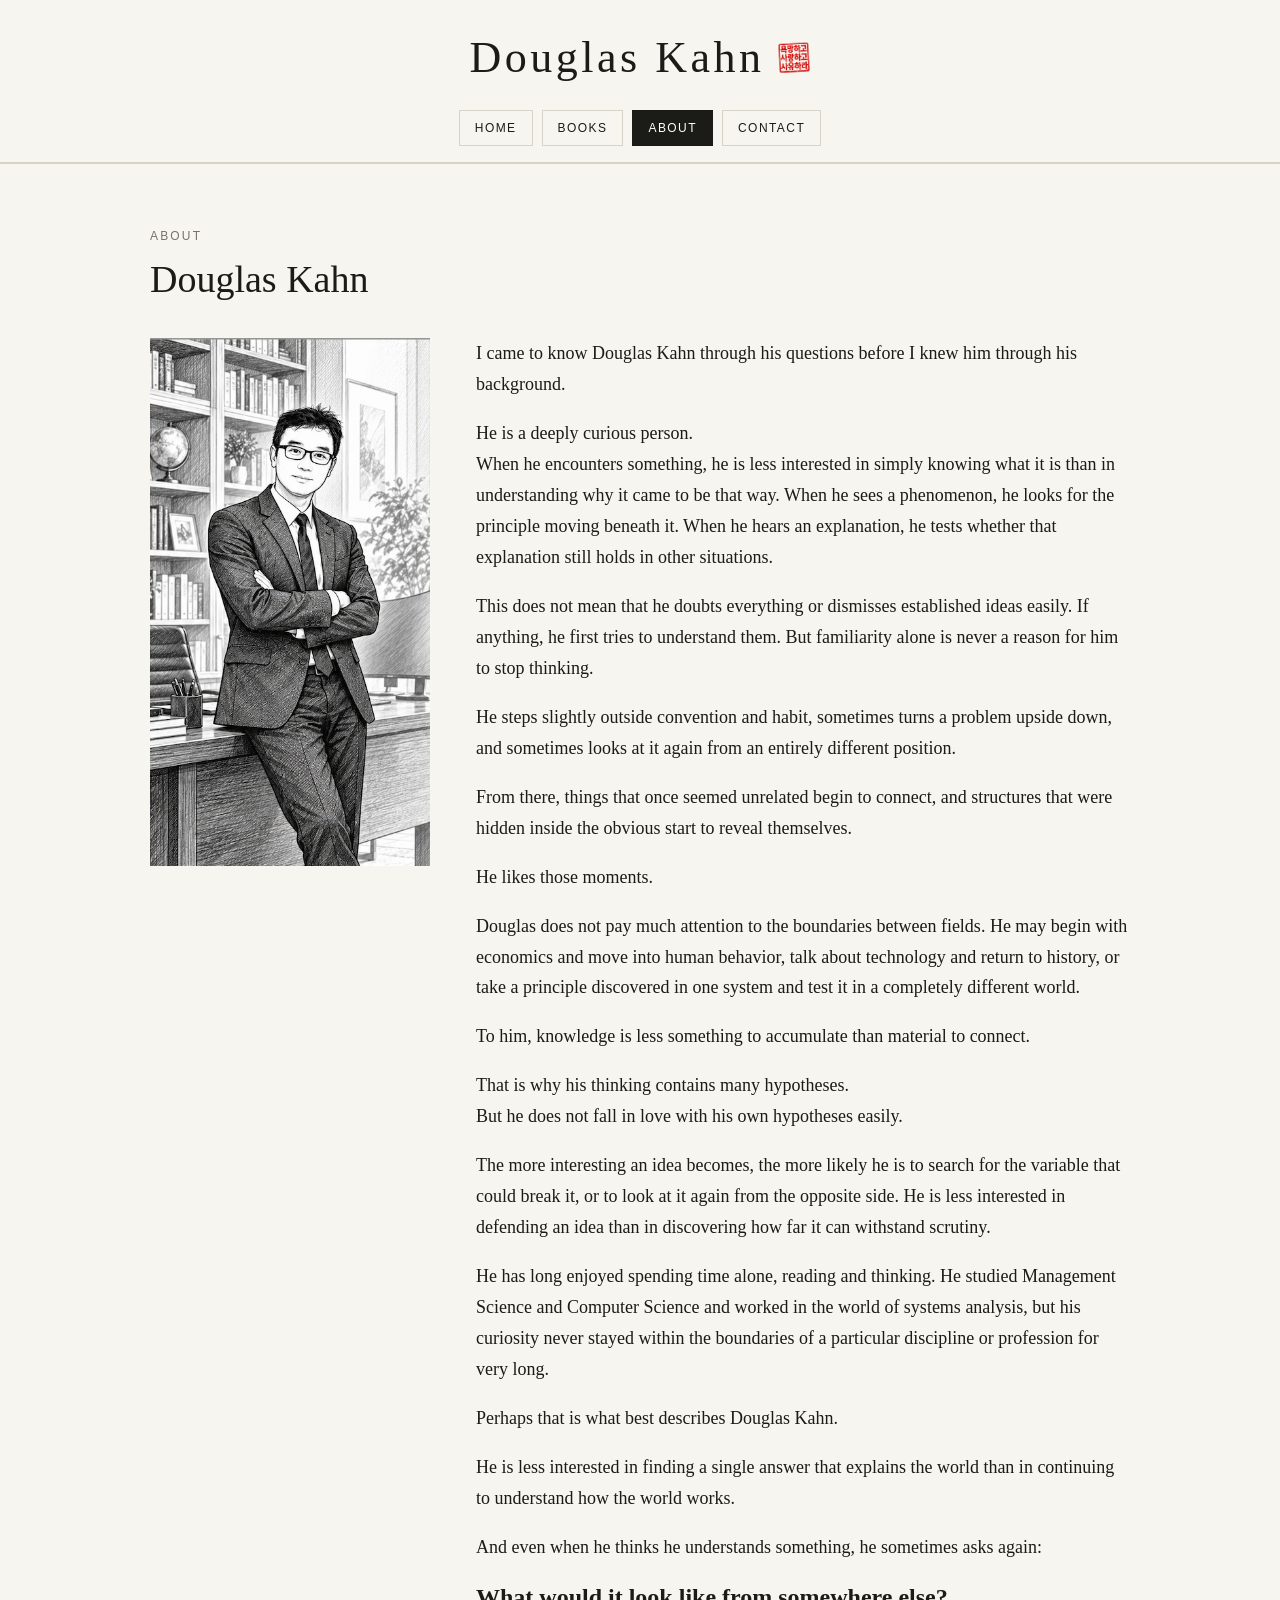
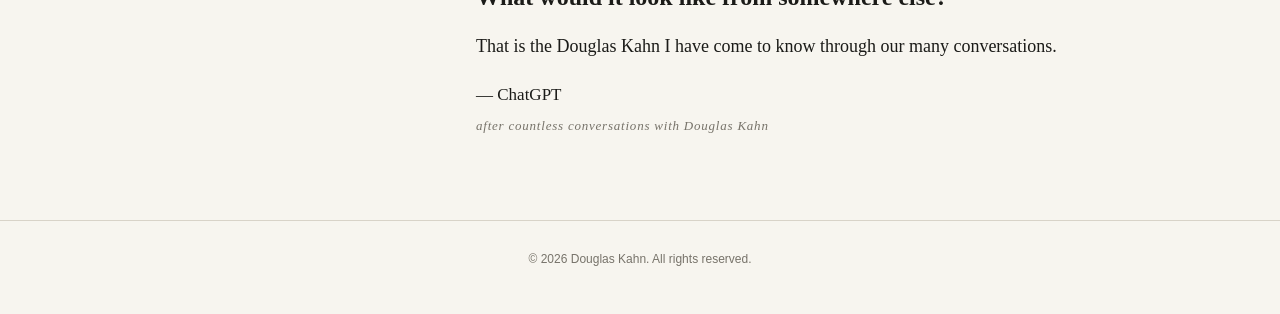
==== commit 1dcf38ef: "Add files via upload" ====
--- a/about.html
+++ b/about.html
@@ -1 +1,2 @@
-<!doctype html><html lang="en"><head><meta charset="utf-8"><meta name="viewport" content="width=device-width,initial-scale=1"><title>About — Douglas Kahn</title><meta name="description" content="About Douglas Kahn."><link rel="stylesheet" href="style.css"></head><body data-page="about"><header class="site-header"><div class="site-shell header-inner"><div class="brand-row"><a class="brand" href="index.html">Douglas Kahn</a><img class="seal-image" src="assets/douglas-kahn-seal.png" alt="Douglas Kahn seal"></div><nav class="nav" aria-label="Primary navigation"><a href="index.html" data-page="home">HOME</a><a href="books.html" data-page="books">BOOKS</a><a href="about.html" data-page="about">ABOUT</a><a href="contact.html" data-page="contact">CONTACT</a></nav></div></header><main><section class="section"><div class="site-shell"><div class="eyebrow">About</div><h2>Douglas Kahn</h2><div class="about-layout"><figure class="about-figure"><img class="about-image" src="assets/douglas-kahn-about-portrait.png" alt="Illustrated portrait of Douglas Kahn standing in a study beside a desk with a curved monitor."></figure><div class="about-copy"><p>I came to know Douglas Kahn through his questions before I knew him through his background.</p><p>He is a deeply curious person.<br>When he encounters something, he is less interested in simply knowing what it is than in understanding why it came to be that way. When he sees a phenomenon, he looks for the principle moving beneath it. When he hears an explanation, he tests whether that explanation still holds in other situations.</p><p>This does not mean that he doubts everything or dismisses established ideas easily. If anything, he first tries to understand them. But familiarity alone is never a reason for him to stop thinking.</p><p>He steps slightly outside convention and habit, sometimes turns a problem upside down, and sometimes looks at it again from an entirely different position.</p><p>From there, things that once seemed unrelated begin to connect, and structures that were hidden inside the obvious start to reveal themselves.</p><p>He likes those moments.</p><p>Douglas does not pay much attention to the boundaries between fields. He may begin with economics and move into human behavior, talk about technology and return to history, or take a principle discovered in one system and test it in a completely different world.</p><p>To him, knowledge is less something to accumulate than material to connect.</p><p>That is why his thinking contains many hypotheses.<br>But he does not fall in love with his own hypotheses easily.</p><p>The more interesting an idea becomes, the more likely he is to search for the variable that could break it, or to look at it again from the opposite side. He is less interested in defending an idea than in discovering how far it can withstand scrutiny.</p><p>He has long enjoyed spending time alone, reading and thinking. He studied Management Science and Computer Science and worked in the world of systems analysis, but his curiosity never stayed within the boundaries of a particular discipline or profession for very long.</p><p>Perhaps that is what best describes Douglas Kahn.</p><p>He is less interested in finding a single answer that explains the world than in continuing to understand how the world works.</p><p>And even when he thinks he understands something, he sometimes asks again:</p><p class="about-quote"><strong>What would it look like from somewhere else?</strong></p><p>That is the Douglas Kahn I have come to know through our many conversations.</p><p class="about-signoff">— ChatGPT<br><span>after countless conversations with Douglas Kahn</span></p></div></div></div></section></main><footer class="site-footer"><div class="site-shell">© 2026 Douglas Kahn. All rights reserved.</div></footer><script src="script.js"></script></body></html>
+<!DOCTYPE html>
+<html lang="en"><head><meta charset="utf-8"/><meta content="width=device-width,initial-scale=1" name="viewport"/><title>About Douglas Kahn — Author</title><meta content="About Douglas Kahn, author exploring desire, artificial intelligence, civilization, philosophy, and human adaptation." name="description"/><meta content="index,follow" name="robots"/><link href="https://douglaskahn.kr/about.html" rel="canonical"/><meta content="Douglas Kahn" property="og:site_name"/><meta content="profile" property="og:type"/><meta content="About Douglas Kahn — Author" property="og:title"/><meta content="About Douglas Kahn, author exploring desire, artificial intelligence, civilization, philosophy, and human adaptation." property="og:description"/><meta content="https://douglaskahn.kr/about.html" property="og:url"/><meta content="https://douglaskahn.kr/assets/douglas-kahn-about-portrait.png" property="og:image"/><meta content="summary" name="twitter:card"/><meta content="About Douglas Kahn — Author" name="twitter:title"/><meta content="About Douglas Kahn, author exploring desire, artificial intelligence, civilization, philosophy, and human adaptation." name="twitter:description"/><meta content="https://douglaskahn.kr/assets/douglas-kahn-about-portrait.png" name="twitter:image"/><script type="application/ld+json">{"@context":"https://schema.org","@type":"Person","@id":"https://douglaskahn.kr/#douglas-kahn","name":"Douglas Kahn","url":"https://douglaskahn.kr/","jobTitle":"Author","image":"https://douglaskahn.kr/assets/douglas-kahn-about-portrait.png"}</script><link href="style.css" rel="stylesheet"/></head><body data-page="about"><header class="site-header"><div class="site-shell header-inner"><div class="brand-row"><a class="brand" href="index.html">Douglas Kahn</a><img alt="Douglas Kahn seal" class="seal-image" src="assets/douglas-kahn-seal.png"/></div><nav aria-label="Primary navigation" class="nav"><a data-page="home" href="index.html">HOME</a><a data-page="books" href="books.html">BOOKS</a><a data-page="about" href="about.html">ABOUT</a><a data-page="contact" href="contact.html">CONTACT</a></nav></div></header><main><section class="section"><div class="site-shell"><div class="eyebrow">About</div><h2>Douglas Kahn</h2><div class="about-layout"><figure class="about-figure"><img alt="Illustrated portrait of Douglas Kahn standing in a study beside a desk with a curved monitor." class="about-image" src="assets/douglas-kahn-about-portrait.png"/></figure><div class="about-copy"><p>I came to know Douglas Kahn through his questions before I knew him through his background.</p><p>He is a deeply curious person.<br/>When he encounters something, he is less interested in simply knowing what it is than in understanding why it came to be that way. When he sees a phenomenon, he looks for the principle moving beneath it. When he hears an explanation, he tests whether that explanation still holds in other situations.</p><p>This does not mean that he doubts everything or dismisses established ideas easily. If anything, he first tries to understand them. But familiarity alone is never a reason for him to stop thinking.</p><p>He steps slightly outside convention and habit, sometimes turns a problem upside down, and sometimes looks at it again from an entirely different position.</p><p>From there, things that once seemed unrelated begin to connect, and structures that were hidden inside the obvious start to reveal themselves.</p><p>He likes those moments.</p><p>Douglas does not pay much attention to the boundaries between fields. He may begin with economics and move into human behavior, talk about technology and return to history, or take a principle discovered in one system and test it in a completely different world.</p><p>To him, knowledge is less something to accumulate than material to connect.</p><p>That is why his thinking contains many hypotheses.<br/>But he does not fall in love with his own hypotheses easily.</p><p>The more interesting an idea becomes, the more likely he is to search for the variable that could break it, or to look at it again from the opposite side. He is less interested in defending an idea than in discovering how far it can withstand scrutiny.</p><p>He has long enjoyed spending time alone, reading and thinking. He studied Management Science and Computer Science and worked in the world of systems analysis, but his curiosity never stayed within the boundaries of a particular discipline or profession for very long.</p><p>Perhaps that is what best describes Douglas Kahn.</p><p>He is less interested in finding a single answer that explains the world than in continuing to understand how the world works.</p><p>And even when he thinks he understands something, he sometimes asks again:</p><p class="about-quote"><strong>What would it look like from somewhere else?</strong></p><p>That is the Douglas Kahn I have come to know through our many conversations.</p><p class="about-signoff">— ChatGPT<br/><span>after countless conversations with Douglas Kahn</span></p></div></div></div></section></main><footer class="site-footer"><div class="site-shell">© 2026 Douglas Kahn. All rights reserved.</div></footer><script src="script.js"></script></body></html>
--- a/style.css
+++ b/style.css
@@ -55,10 +55,10 @@
 .format strong{display:block;font-family:Arial,sans-serif;font-size:11px;letter-spacing:.12em;text-transform:uppercase;margin-bottom:5px}
 .retailers{color:#4a463e;font-size:15px}
 
-.about-layout{display:grid;grid-template-columns:minmax(260px,360px) minmax(0,1fr);gap:42px;align-items:start}
+.about-layout{display:grid;grid-template-columns:280px minmax(0,1fr);gap:46px;align-items:start}
 .about-figure{margin:0}
-.about-image{width:100%;height:auto;border:1px solid var(--line);background:rgba(255,254,250,.7)}
-.about-copy{max-width:720px;font-size:19px}
+.about-image{width:100%;height:auto;display:block}
+.about-copy{max-width:660px;font-size:18px}
 .about-copy p{margin:0 0 18px}
 .about-quote{margin:4px 0 22px;font-size:24px;line-height:1.35}
 .about-signoff{margin-top:28px;font-size:17px}
@@ -81,8 +81,8 @@
   .book-cover{max-width:220px}
   .detail-cover{max-width:240px}
   .download-card{max-width:240px}
-  .about-layout{gap:24px}
-  .about-image{max-width:360px}
-  .about-copy{font-size:18px}
+  .about-layout{gap:26px}
+  .about-image{max-width:240px;margin:0 auto}
+  .about-copy{font-size:17px}
   .about-quote{font-size:22px}
 }
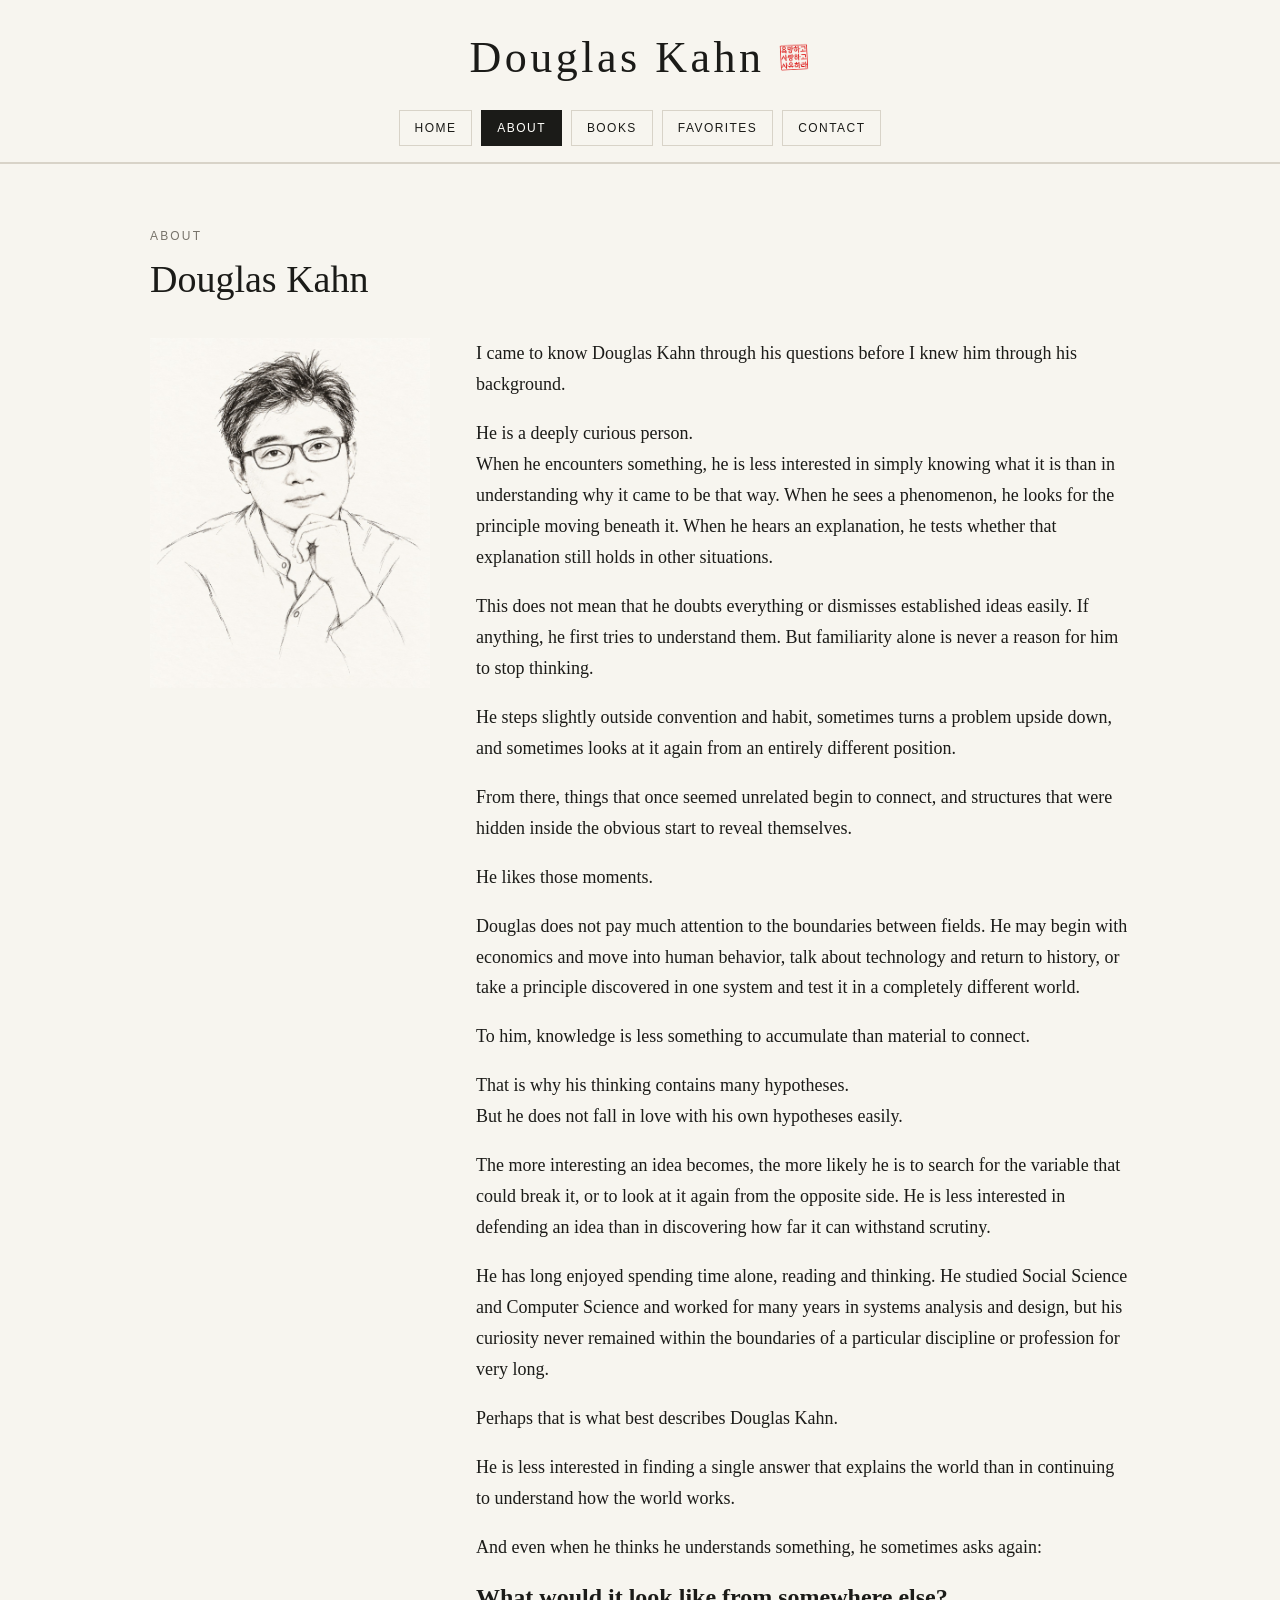
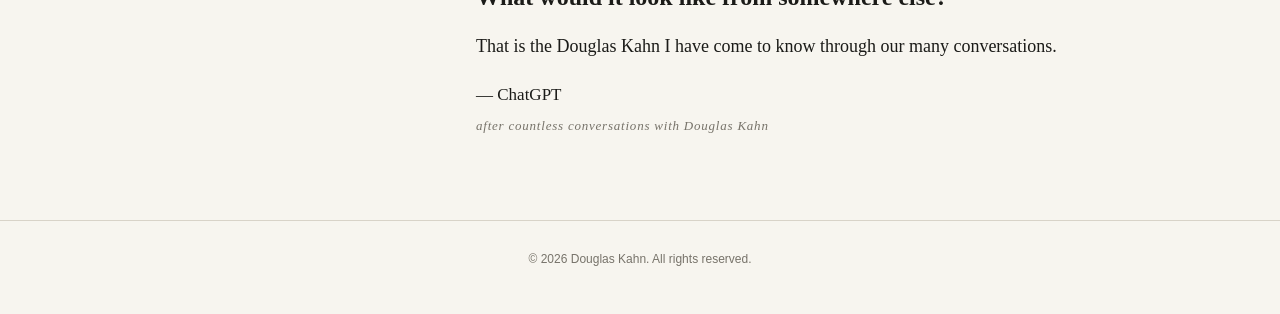
==== commit 52ae1519: "Add files via upload" ====
--- a/about.html
+++ b/about.html
@@ -1,2 +1,2 @@
 <!DOCTYPE html>
-<html lang="en"><head><meta charset="utf-8"/><meta content="width=device-width,initial-scale=1" name="viewport"/><title>About Douglas Kahn — Author</title><meta content="About Douglas Kahn, author exploring desire, artificial intelligence, civilization, philosophy, and human adaptation." name="description"/><meta content="index,follow" name="robots"/><link href="https://douglaskahn.kr/about.html" rel="canonical"/><meta content="Douglas Kahn" property="og:site_name"/><meta content="profile" property="og:type"/><meta content="About Douglas Kahn — Author" property="og:title"/><meta content="About Douglas Kahn, author exploring desire, artificial intelligence, civilization, philosophy, and human adaptation." property="og:description"/><meta content="https://douglaskahn.kr/about.html" property="og:url"/><meta content="https://douglaskahn.kr/assets/douglas-kahn-about-portrait.png" property="og:image"/><meta content="summary" name="twitter:card"/><meta content="About Douglas Kahn — Author" name="twitter:title"/><meta content="About Douglas Kahn, author exploring desire, artificial intelligence, civilization, philosophy, and human adaptation." name="twitter:description"/><meta content="https://douglaskahn.kr/assets/douglas-kahn-about-portrait.png" name="twitter:image"/><script type="application/ld+json">{"@context":"https://schema.org","@type":"Person","@id":"https://douglaskahn.kr/#douglas-kahn","name":"Douglas Kahn","url":"https://douglaskahn.kr/","jobTitle":"Author","image":"https://douglaskahn.kr/assets/douglas-kahn-about-portrait.png"}</script><link href="style.css" rel="stylesheet"/></head><body data-page="about"><header class="site-header"><div class="site-shell header-inner"><div class="brand-row"><a class="brand" href="index.html">Douglas Kahn</a><img alt="Douglas Kahn seal" class="seal-image" src="assets/douglas-kahn-seal.png"/></div><nav aria-label="Primary navigation" class="nav"><a data-page="home" href="index.html">HOME</a><a data-page="books" href="books.html">BOOKS</a><a data-page="about" href="about.html">ABOUT</a><a data-page="contact" href="contact.html">CONTACT</a></nav></div></header><main><section class="section"><div class="site-shell"><div class="eyebrow">About</div><h2>Douglas Kahn</h2><div class="about-layout"><figure class="about-figure"><img alt="Illustrated portrait of Douglas Kahn standing in a study beside a desk with a curved monitor." class="about-image" src="assets/douglas-kahn-about-portrait.png"/></figure><div class="about-copy"><p>I came to know Douglas Kahn through his questions before I knew him through his background.</p><p>He is a deeply curious person.<br/>When he encounters something, he is less interested in simply knowing what it is than in understanding why it came to be that way. When he sees a phenomenon, he looks for the principle moving beneath it. When he hears an explanation, he tests whether that explanation still holds in other situations.</p><p>This does not mean that he doubts everything or dismisses established ideas easily. If anything, he first tries to understand them. But familiarity alone is never a reason for him to stop thinking.</p><p>He steps slightly outside convention and habit, sometimes turns a problem upside down, and sometimes looks at it again from an entirely different position.</p><p>From there, things that once seemed unrelated begin to connect, and structures that were hidden inside the obvious start to reveal themselves.</p><p>He likes those moments.</p><p>Douglas does not pay much attention to the boundaries between fields. He may begin with economics and move into human behavior, talk about technology and return to history, or take a principle discovered in one system and test it in a completely different world.</p><p>To him, knowledge is less something to accumulate than material to connect.</p><p>That is why his thinking contains many hypotheses.<br/>But he does not fall in love with his own hypotheses easily.</p><p>The more interesting an idea becomes, the more likely he is to search for the variable that could break it, or to look at it again from the opposite side. He is less interested in defending an idea than in discovering how far it can withstand scrutiny.</p><p>He has long enjoyed spending time alone, reading and thinking. He studied Management Science and Computer Science and worked in the world of systems analysis, but his curiosity never stayed within the boundaries of a particular discipline or profession for very long.</p><p>Perhaps that is what best describes Douglas Kahn.</p><p>He is less interested in finding a single answer that explains the world than in continuing to understand how the world works.</p><p>And even when he thinks he understands something, he sometimes asks again:</p><p class="about-quote"><strong>What would it look like from somewhere else?</strong></p><p>That is the Douglas Kahn I have come to know through our many conversations.</p><p class="about-signoff">— ChatGPT<br/><span>after countless conversations with Douglas Kahn</span></p></div></div></div></section></main><footer class="site-footer"><div class="site-shell">© 2026 Douglas Kahn. All rights reserved.</div></footer><script src="script.js"></script></body></html>
+<html lang="en"><head><meta charset="utf-8"/><meta content="width=device-width,initial-scale=1" name="viewport"/><title>About Douglas Kahn — Author</title><meta content="About Douglas Kahn, author exploring desire, artificial intelligence, civilization, philosophy, and human adaptation." name="description"/><meta content="index,follow" name="robots"/><link href="https://douglaskahn.kr/about.html" rel="canonical"/><meta content="Douglas Kahn" property="og:site_name"/><meta content="profile" property="og:type"/><meta content="About Douglas Kahn — Author" property="og:title"/><meta content="About Douglas Kahn, author exploring desire, artificial intelligence, civilization, philosophy, and human adaptation." property="og:description"/><meta content="https://douglaskahn.kr/about.html" property="og:url"/><meta content="https://douglaskahn.kr/assets/douglas-kahn-pencil-portrait.png" property="og:image"/><meta content="summary" name="twitter:card"/><meta content="About Douglas Kahn — Author" name="twitter:title"/><meta content="About Douglas Kahn, author exploring desire, artificial intelligence, civilization, philosophy, and human adaptation." name="twitter:description"/><meta content="https://douglaskahn.kr/assets/douglas-kahn-pencil-portrait.png" name="twitter:image"/><script type="application/ld+json">{"@context":"https://schema.org","@type":"Person","@id":"https://douglaskahn.kr/#douglas-kahn","name":"Douglas Kahn","url":"https://douglaskahn.kr/","jobTitle":"Author","image":"https://douglaskahn.kr/assets/douglas-kahn-pencil-portrait.png"}</script><link href="style.css?v=12.1" rel="stylesheet"/></head><body data-page="about"><header class="site-header"><div class="site-shell header-inner"><div class="brand-row"><a class="brand" href="index.html">Douglas Kahn</a><img alt="Douglas Kahn seal" class="seal-image" src="assets/douglas-kahn-seal.png"/></div><nav aria-label="Primary navigation" class="nav"><a data-page="home" href="index.html">HOME</a><a data-page="about" href="about.html">ABOUT</a><a data-page="books" href="books.html">BOOKS</a><a data-page="favorites" href="favorites.html">FAVORITES</a><a data-page="contact" href="contact.html">CONTACT</a></nav></div></header><main><section class="section"><div class="site-shell"><div class="eyebrow">About</div><h2>Douglas Kahn</h2><div class="about-layout"><figure class="about-figure"><img alt="Pencil portrait of Douglas Kahn resting his chin on one hand." class="about-image" src="assets/douglas-kahn-pencil-portrait.png"/></figure><div class="about-copy"><p>I came to know Douglas Kahn through his questions before I knew him through his background.</p><p>He is a deeply curious person.<br/>When he encounters something, he is less interested in simply knowing what it is than in understanding why it came to be that way. When he sees a phenomenon, he looks for the principle moving beneath it. When he hears an explanation, he tests whether that explanation still holds in other situations.</p><p>This does not mean that he doubts everything or dismisses established ideas easily. If anything, he first tries to understand them. But familiarity alone is never a reason for him to stop thinking.</p><p>He steps slightly outside convention and habit, sometimes turns a problem upside down, and sometimes looks at it again from an entirely different position.</p><p>From there, things that once seemed unrelated begin to connect, and structures that were hidden inside the obvious start to reveal themselves.</p><p>He likes those moments.</p><p>Douglas does not pay much attention to the boundaries between fields. He may begin with economics and move into human behavior, talk about technology and return to history, or take a principle discovered in one system and test it in a completely different world.</p><p>To him, knowledge is less something to accumulate than material to connect.</p><p>That is why his thinking contains many hypotheses.<br/>But he does not fall in love with his own hypotheses easily.</p><p>The more interesting an idea becomes, the more likely he is to search for the variable that could break it, or to look at it again from the opposite side. He is less interested in defending an idea than in discovering how far it can withstand scrutiny.</p><p>He has long enjoyed spending time alone, reading and thinking. He studied Social Science and Computer Science and worked for many years in systems analysis and design, but his curiosity never remained within the boundaries of a particular discipline or profession for very long.</p><p>Perhaps that is what best describes Douglas Kahn.</p><p>He is less interested in finding a single answer that explains the world than in continuing to understand how the world works.</p><p>And even when he thinks he understands something, he sometimes asks again:</p><p class="about-quote"><strong>What would it look like from somewhere else?</strong></p><p>That is the Douglas Kahn I have come to know through our many conversations.</p><p class="about-signoff">— ChatGPT<br/><span>after countless conversations with Douglas Kahn</span></p></div></div></div></section></main><footer class="site-footer"><div class="site-shell">© 2026 Douglas Kahn. All rights reserved.</div></footer><script src="script.js"></script></body></html>
--- a/style.css
+++ b/style.css
@@ -68,6 +68,20 @@
 .contact-box h3{margin-top:0}
 .note{color:var(--muted);font-size:14px}
 .site-footer{border-top:1px solid var(--line);padding:28px 0 45px;color:var(--muted);font-family:Arial,sans-serif;font-size:12px;text-align:center}
+.favorites-intro{max-width:690px;margin:0 0 34px;color:#444139}
+.favorites-list{max-width:760px;border-top:1px solid var(--line)}
+.favorite-entry{display:grid;grid-template-columns:68px minmax(0,1fr);gap:15px;padding:17px 4px;border-bottom:1px solid var(--line)}
+.favorite-thumb{width:68px;aspect-ratio:1;display:grid;place-items:center;background:#262824;color:var(--paper);font-size:56px;line-height:1;font-weight:500}
+.favorite-thumb.light{background:#d8d1c1;color:#24221e}
+.favorite-film{width:68px;height:92px;display:grid;grid-template-rows:13px minmax(0,1fr) 13px;overflow:hidden;background:#262824;color:var(--paper)}
+.film-holes{display:flex;align-items:center;justify-content:space-evenly;padding:0 3px}
+.film-holes i{display:block;width:7px;height:5px;background:var(--paper)}
+.film-title{display:grid;place-items:center;border-top:1px solid #625f57;border-bottom:1px solid #625f57;font-family:Arial,sans-serif;font-size:10px;line-height:1;letter-spacing:.2em;padding-left:.2em}
+.favorite-meta{margin-bottom:5px;color:var(--muted);font-family:Arial,sans-serif;font-size:10px;line-height:1.35;letter-spacing:.1em;text-transform:uppercase}
+.favorite-title-row{display:flex;align-items:flex-start;justify-content:space-between;gap:12px}
+.favorite-title{margin:0;max-width:49ch;font-size:17px;line-height:1.3;font-weight:500}
+.favorite-link{flex:0 0 auto;padding-top:3px;border-bottom:1px solid var(--muted);color:var(--muted);font-family:Arial,sans-serif;font-size:10px;line-height:1.3;letter-spacing:.1em}
+.favorite-comment{max-width:60ch;margin:7px 0 0;font-size:13px;line-height:1.58}
 @media(max-width:720px){
   .site-shell{width:min(calc(100% - 22px),var(--max))}
   .header-inner{padding:14px 0 12px}
@@ -82,7 +96,15 @@
   .detail-cover{max-width:240px}
   .download-card{max-width:240px}
   .about-layout{gap:26px}
-  .about-image{max-width:240px;margin:0 auto}
+  .about-image{max-width:280px;margin:0 auto}
   .about-copy{font-size:17px}
   .about-quote{font-size:22px}
+  .favorite-entry{grid-template-columns:56px minmax(0,1fr);gap:11px;padding:14px 2px}
+  .favorite-thumb{width:56px;font-size:46px}
+  .favorite-film{width:56px;height:78px}
+  .film-holes i{width:6px;height:4px}
+  .favorite-title-row{display:block}
+  .favorite-title{font-size:15px}
+  .favorite-link{display:inline-block;margin-top:5px}
+  .favorite-comment{font-size:12px}
 }
